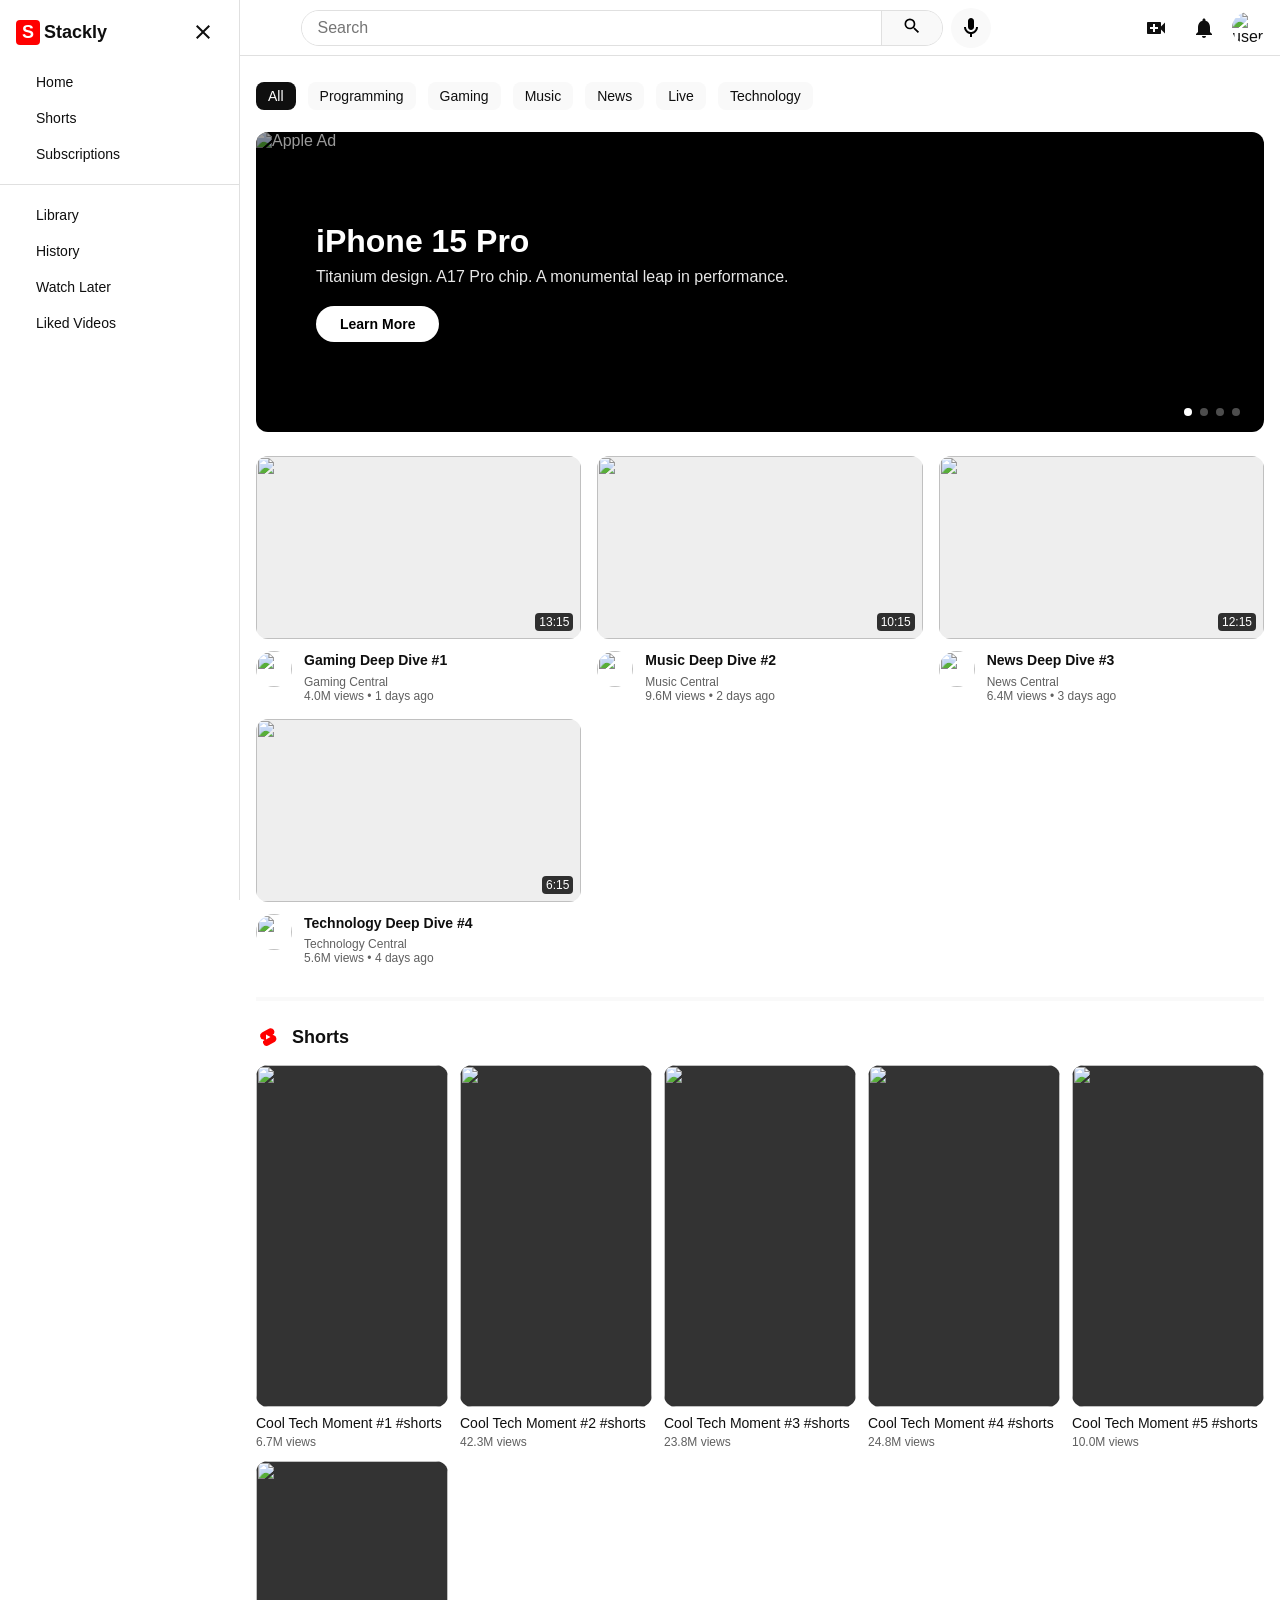
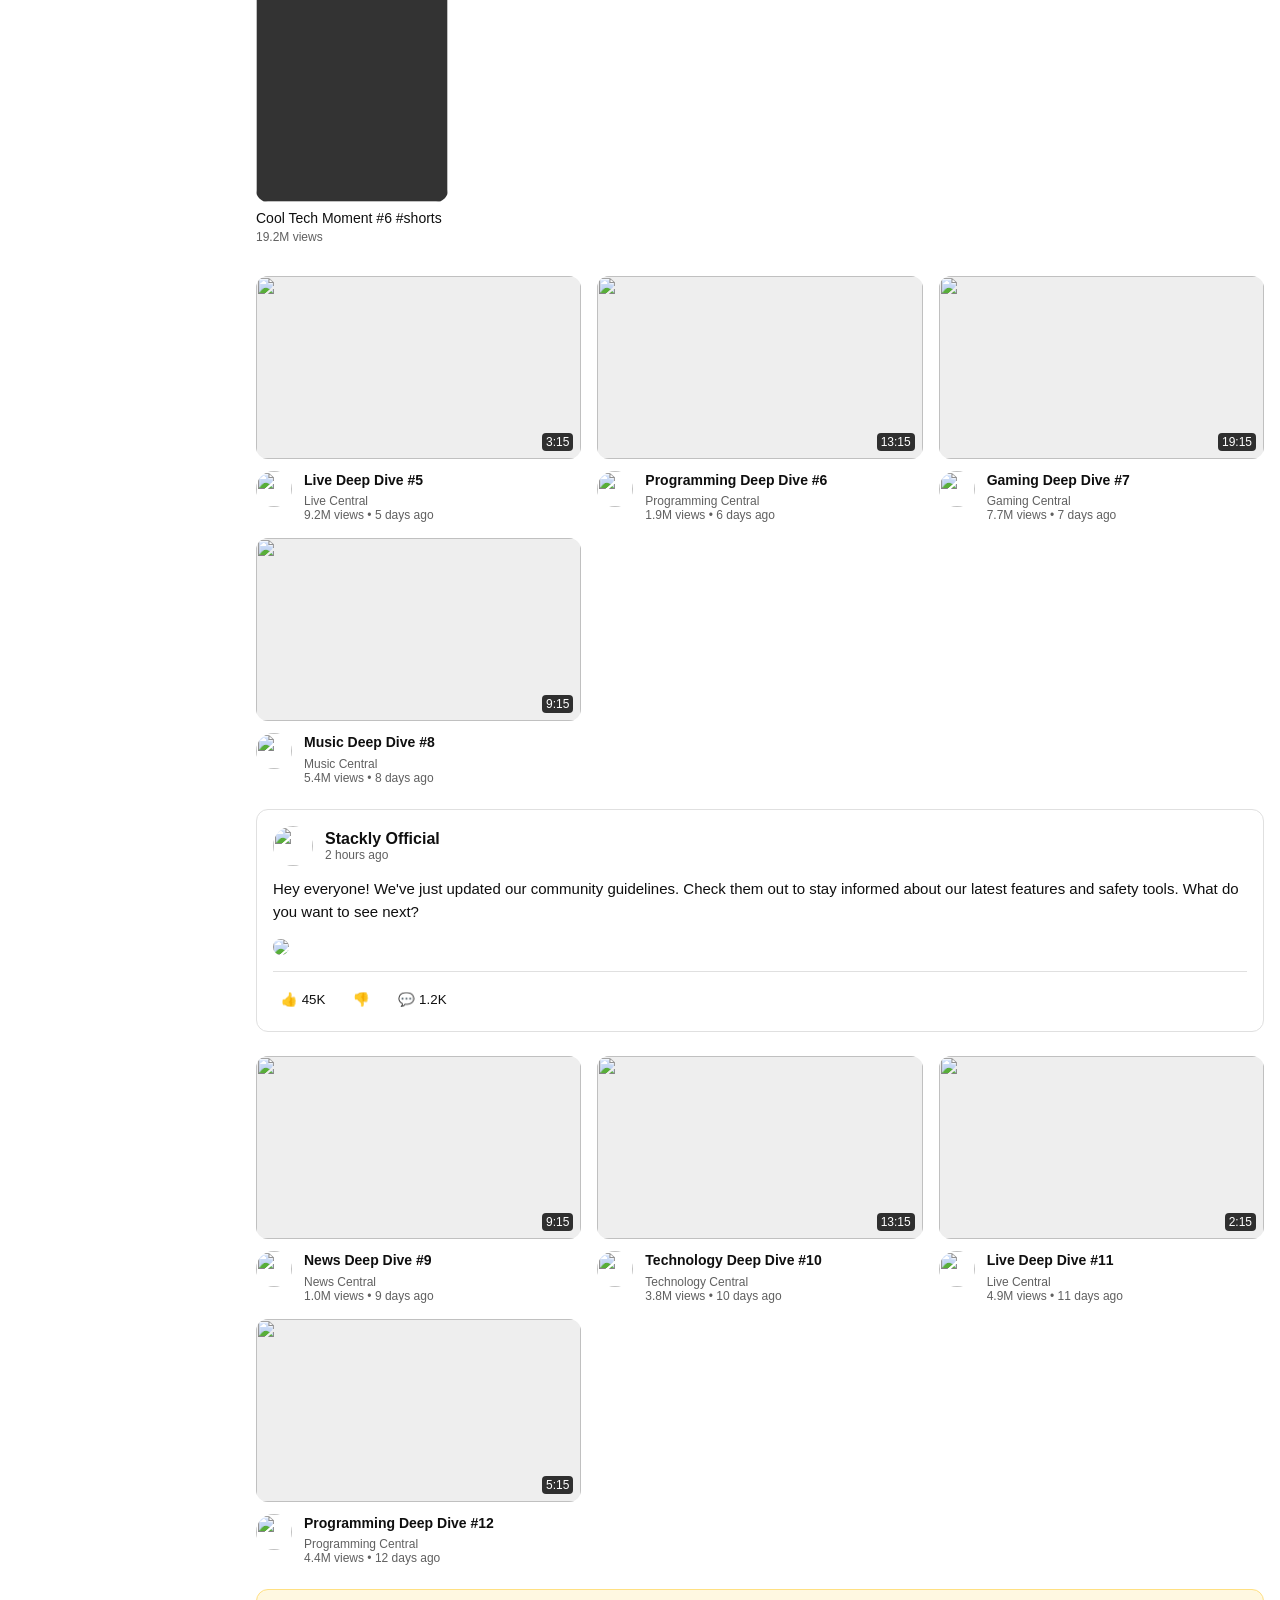
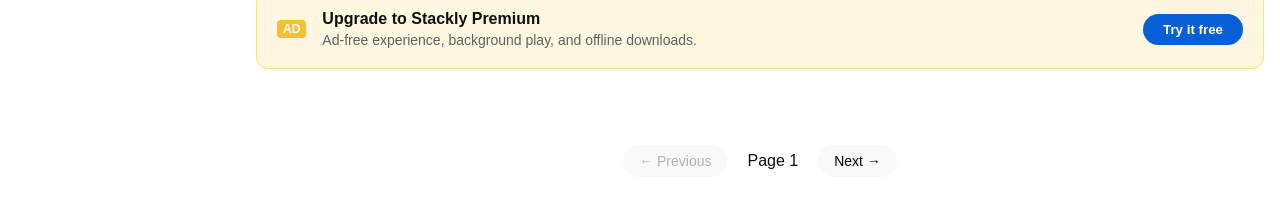
==== index.html @ 2e51d397 "Add files via upload" ====
<!doctype html>
<html lang="en">
  <head>
    <meta charset="UTF-8" />
    <meta name="viewport" content="width=device-width, initial-scale=1.0" />
    <title>Stackly - Share Your Code</title>
    <link rel="stylesheet" href="./home.css" />
    <style>
      :root {
        --primary-bg: #ffffff;
        --secondary-bg: #f9f9f9;
        --hover-bg: #e5e5e5;
        --border-color: #e0e0e0;
        --text-main: #0f0f0f;
        --text-secondary: #606060;
        --accent-blue: #065fd4;
        --yt-red: #ff0000;
        --sidebar-width: 240px;
        --navbar-height: 56px;
      }

      * {
        box-sizing: border-box;
        margin: 0;
        padding: 0;
        font-family: "Roboto", Arial, sans-serif;
      }

      body {
        background-color: var(--primary-bg);
        color: var(--text-main);
        overflow-x: hidden;
        width: 100vw;
      }

      /* Navbar */
      .navbar {
        position: fixed;
        top: 0;
        width: 100%;
        height: var(--navbar-height);
        background: var(--primary-bg);
        display: flex;
        justify-content: space-between;
        align-items: center;
        padding: 0 16px;
        z-index: 1000;
        border-bottom: 1px solid var(--border-color);
      }

      .nav-left,
      .nav-right {
        display: flex;
        align-items: center;
        gap: 8px;
      }

      .menu-icon,
      .icon-btn {
        background: none;
        border: none;
        cursor: pointer;
        padding: 8px;
        border-radius: 50%;
        display: flex;
        align-items: center;
        justify-content: center;
        color: var(--text-main);
        flex-shrink: 0;
      }

      .menu-icon:hover,
      .icon-btn:hover {
        background-color: var(--hover-bg);
      }

      .logo {
        font-weight: bold;
        font-size: 18px;
        display: flex;
        align-items: center;
        gap: 4px;
        color: var(--text-main);
        text-decoration: none;
        white-space: nowrap;
      }

      .logo span {
        background: var(--yt-red);
        color: white;
        padding: 2px 6px;
        border-radius: 4px;
      }

      .nav-center {
        flex: 0 1 720px;
        display: flex;
        align-items: center;
        padding: 0 15px;
        gap: 8px;
      }

      .search-container {
        display: flex;
        flex: 1;
        border: 1px solid var(--border-color);
        border-radius: 40px;
        overflow: hidden;
        background: white;
      }

      .search-container input {
        flex: 1;
        border: none;
        padding: 8px 16px;
        font-size: 16px;
        outline: none;
        width: 100%;
      }

      .search-btn {
        background: var(--secondary-bg);
        border: none;
        border-left: 1px solid var(--border-color);
        padding: 0 20px;
        cursor: pointer;
      }

      .mic-btn {
        background: var(--secondary-bg);
        border: none;
        width: 40px;
        height: 40px;
        border-radius: 50%;
        display: flex;
        align-items: center;
        justify-content: center;
        cursor: pointer;
      }

      .avatar {
        width: 32px;
        height: 32px;
        border-radius: 50%;
        cursor: pointer;
        overflow: hidden;
        flex-shrink: 0;
      }
      .avatar img {
        width: 100%;
        height: 100%;
        object-fit: cover;
      }

      /* Sidebar */
      .sidebar {
        position: fixed;
        left: -240px;
        top: 0;
        width: var(--sidebar-width);
        height: 100vh;
        background: var(--primary-bg);
        transition: 0.3s cubic-bezier(0.4, 0, 0.2, 1);
        z-index: 1001;
        overflow-y: auto;
        border-right: 1px solid var(--border-color);
      }

      .sidebar.active {
        left: 0;
      }

      .sidebar-header {
        display: flex;
        align-items: center;
        justify-content: space-between;
        padding: 12px 16px;
      }

      .sidebar-item {
        display: flex;
        align-items: center;
        padding: 10px 24px;
        gap: 24px;
        cursor: pointer;
        font-size: 14px;
        border-radius: 8px;
        margin: 0 12px;
        color: var(--text-main);
        text-decoration: none;
      }

      .sidebar-item:hover {
        background-color: var(--hover-bg);
      }
      .sidebar-item.active {
        background-color: var(--secondary-bg);
        font-weight: bold;
      }

      /* Main Wrapper */
      .main-wrapper {
        margin-top: var(--navbar-height);
        transition: margin-left 0.3s cubic-bezier(0.4, 0, 0.2, 1);
        padding: 16px;
        max-width: 100%;
        overflow-x: hidden;
      }

      @media (min-width: 1001px) {
        .main-wrapper.sidebar-open {
          margin-left: var(--sidebar-width);
        }
      }

      /* Hero Banner Styles */
      .hero-section {
        width: 100%;
        margin-bottom: 24px;
        position: relative;
        overflow: hidden;
        border-radius: 12px;
        background: #000;
        height: 300px;
      }

      .hero-slider {
        display: flex;
        transition: transform 0.5s ease-in-out;
        height: 100%;
      }

      .hero-slide {
        min-width: 100%;
        height: 100%;
        position: relative;
        display: flex;
        align-items: center;
        padding: 0 60px;
        color: white;
      }

      .hero-slide-bg {
        position: absolute;
        top: 0;
        left: 0;
        width: 100%;
        height: 100%;
        object-fit: cover;
        opacity: 0.6;
        z-index: 1;
      }

      .hero-content {
        position: relative;
        z-index: 2;
        max-width: 500px;
      }

      .hero-content h1 {
        font-size: 32px;
        margin-bottom: 8px;
      }

      .hero-content p {
        font-size: 16px;
        margin-bottom: 20px;
        opacity: 0.9;
      }

      .hero-cta {
        background: white;
        color: black;
        border: none;
        padding: 10px 24px;
        border-radius: 20px;
        font-weight: bold;
        cursor: pointer;
        font-size: 14px;
        transition: background 0.2s;
      }

      .hero-cta:hover {
        background: #eee;
      }

      .hero-controls {
        position: absolute;
        bottom: 16px;
        right: 24px;
        display: flex;
        gap: 8px;
        z-index: 3;
      }

      .hero-dot {
        width: 8px;
        height: 8px;
        border-radius: 50%;
        background: rgba(255, 255, 255, 0.3);
        cursor: pointer;
      }

      .hero-dot.active {
        background: white;
      }

      /* Sections */
      .page-section {
        display: none;
        width: 100%;
      }
      .page-section.active {
        display: block;
      }

      /* Chips */
      .chips-container {
        display: flex;
        gap: 12px;
        overflow-x: auto;
        white-space: nowrap;
        padding: 10px 0;
        scrollbar-width: none;
        margin-bottom: 12px;
      }
      .chip {
        padding: 6px 12px;
        background: var(--secondary-bg);
        border-radius: 8px;
        cursor: pointer;
        font-size: 14px;
      }
      .chip.active {
        background: var(--text-main);
        color: white;
      }

      /* Grid & Feed Elements */
      .video-grid {
        display: grid;
        grid-template-columns: repeat(auto-fill, minmax(280px, 1fr));
        gap: 16px;
        margin-bottom: 24px;
      }
      .video-card {
        cursor: pointer;
        transition: transform 0.2s;
      }
      .video-card:active {
        transform: scale(0.98);
      }
      .thumbnail-container {
        width: 100%;
        aspect-ratio: 16/9;
        background: #eee;
        border-radius: 12px;
        overflow: hidden;
        position: relative;
      }
      .thumbnail-container img {
        width: 100%;
        height: 100%;
        object-fit: cover;
      }
      .duration {
        position: absolute;
        bottom: 8px;
        right: 8px;
        background: rgba(0, 0, 0, 0.8);
        color: white;
        padding: 2px 4px;
        border-radius: 4px;
        font-size: 12px;
      }

      /* Shorts Shelf */
      .feed-divider {
        grid-column: 1 / -1;
        margin: 32px 0 16px;
        border-top: 4px solid var(--secondary-bg);
        padding-top: 24px;
      }
      .section-header {
        display: flex;
        align-items: center;
        gap: 12px;
        margin-bottom: 16px;
        font-size: 18px;
        font-weight: bold;
      }

      .shorts-shelf {
        display: grid;
        grid-template-columns: repeat(auto-fill, minmax(160px, 1fr));
        gap: 12px;
        grid-column: 1 / -1;
        margin-bottom: 32px;
      }
      .short-card {
        cursor: pointer;
      }
      .short-thumb {
        aspect-ratio: 9/16;
        border-radius: 12px;
        overflow: hidden;
        background: #333;
        position: relative;
      }
      .short-thumb img {
        width: 100%;
        height: 100%;
        object-fit: cover;
      }
      .short-title {
        font-size: 14px;
        margin-top: 8px;
        font-weight: 500;
        display: -webkit-box;
        -webkit-line-clamp: 2;
        -webkit-box-orient: vertical;
        overflow: hidden;
      }

      /* Community Post */
      .post-card {
        grid-column: 1 / -1;
        background: white;
        border: 1px solid var(--border-color);
        border-radius: 12px;
        padding: 16px;
        margin-bottom: 24px;
      }
      .post-header {
        display: flex;
        gap: 12px;
        align-items: center;
        margin-bottom: 12px;
      }
      .post-content {
        font-size: 15px;
        line-height: 1.5;
        margin-bottom: 16px;
      }
      .post-img {
        width: 100%;
        max-height: 400px;
        object-fit: cover;
        border-radius: 8px;
      }

      /* Sponsored Ad */
      .ad-banner {
        grid-column: 1 / -1;
        background: #fff8e1;
        border: 1px solid #ffe082;
        border-radius: 12px;
        padding: 20px;
        display: flex;
        justify-content: space-between;
        align-items: center;
        margin-bottom: 24px;
      }

      /* Watch Page */
      .watch-container {
        display: grid;
        grid-template-columns: 1fr;
        gap: 24px;
        max-width: 1200px;
        margin: 0 auto;
      }
      @media (min-width: 1000px) {
        .watch-container {
          grid-template-columns: 1fr 350px;
        }
      }
      .player-wrapper {
        width: 100%;
        aspect-ratio: 16/9;
        background: #000;
        border-radius: 12px;
        overflow: hidden;
      }
      .player-wrapper video {
        width: 100%;
        height: 100%;
      }

      .action-bar {
        display: flex;
        gap: 12px;
        margin-top: 12px;
        flex-wrap: wrap;
      }
      .action-btn {
        background: var(--secondary-bg);
        border: none;
        padding: 8px 16px;
        border-radius: 20px;
        cursor: pointer;
        font-size: 14px;
        display: flex;
        align-items: center;
        gap: 6px;
      }
      .action-btn.active {
        background: var(--accent-blue);
        color: white;
      }
      .subscribe-btn {
        background: var(--text-main);
        color: white;
        border: none;
        padding: 8px 20px;
        border-radius: 20px;
        font-weight: bold;
        cursor: pointer;
      }
      .subscribe-btn.subscribed {
        background: var(--hover-bg);
        color: var(--text-main);
      }

      /* UI Helpers */
      .pagination {
        display: flex;
        justify-content: center;
        align-items: center;
        gap: 20px;
        margin-top: 32px;
        padding: 20px;
      }
      #toast {
        position: fixed;
        bottom: 20px;
        left: 50%;
        transform: translateX(-50%);
        background: #333;
        color: white;
        padding: 12px 24px;
        border-radius: 8px;
        display: none;
        z-index: 2000;
      }
      .dropdown {
        position: absolute;
        top: 52px;
        right: 16px;
        background: white;
        box-shadow: 0 4px 20px rgba(0, 0, 0, 0.15);
        border-radius: 8px;
        width: 250px;
        display: none;
        z-index: 1001;
        padding: 8px 0;
      }
      .dropdown.active {
        display: block;
      }
      .dropdown-item {
        padding: 12px 16px;
        cursor: pointer;
      }
      .dropdown-item:hover {
        background: var(--hover-bg);
      }

      /* Mobile Overlay */
      #overlay {
        position: fixed;
        top: 0;
        left: 0;
        width: 100vw;
        height: 100vh;
        background: rgba(0, 0, 0, 0.5);
        z-index: 1000;
        display: none;
      }

      /* Responsive adjustments for Hero */
      @media (max-width: 600px) {
        .hero-section {
          height: 200px;
        }
        .hero-slide {
          padding: 0 30px;
        }
        .hero-content h1 {
          font-size: 20px;
        }
        .hero-content p {
          font-size: 13px;
          margin-bottom: 12px;
        }
      }
    </style>
  </head>
  <body>
    <div id="toast"></div>
    <div id="overlay"></div>

    <nav class="navbar">
      <div class="nav-left">
        <button class="menu-icon" id="toggleSidebar">
          <svg viewBox="0 0 24 24" width="24" height="24">
            <path
              fill="currentColor"
              d="M3 18h18v-2H3v2zm0-5h18v-2H3v2zm0-7v2h18V6H3z"
            />
          </svg>
        </button>
        <button
          class="icon-btn"
          id="backBtn"
          onclick="showPage('home')"
          style="display: none"
        >
          <svg viewBox="0 0 24 24" width="24" height="24">
            <path
              fill="currentColor"
              d="M20 11H7.83l5.59-5.59L12 4l-8 8 8 8 1.41-1.41L7.83 13H20v-2z"
            />
          </svg>
        </button>
        <a href="#" class="logo" onclick="showPage('home')"
          ><span>S</span> Stackly</a
        >
      </div>

      <div class="nav-center">
        <div class="search-container">
          <input
            type="text"
            placeholder="Search"
            id="searchInput"
            onkeyup="handleSearchInput(event)"
          />
          <button class="search-btn" id="searchBtn" onclick="performSearch()">
            <svg viewBox="0 0 24 24" width="20" height="20">
              <path
                fill="currentColor"
                d="M15.5 14h-.79l-.28-.27A6.471 6.471 0 0 0 16 9.5 6.5 6.5 0 1 0 9.5 16c1.61 0 3.09-.59 4.23-1.57l.27.28v.79l5 4.99L20.49 19l-4.99-5zm-6 0C7.01 14 5 11.99 5 9.5S7.01 5 9.5 5 14 7.01 14 9.5 11.99 14 9.5 14z"
              />
            </svg>
          </button>
        </div>
        <button
          class="mic-btn"
          onclick="showToast('Voice search activated...')"
        >
          <svg viewBox="0 0 24 24" width="24" height="24">
            <path
              fill="currentColor"
              d="M12 14c1.66 0 3-1.34 3-3V5c0-1.66-1.34-3-3-3S9 3.34 9 5v6c0 1.66 1.34 3 3 3z"
            />
            <path
              fill="currentColor"
              d="M17 11c0 2.76-2.24 5-5 5s-5-2.24-5-5H5c0 3.53 2.61 6.43 6 6.92V21h2v-3.08c3.39-.49 6-3.39 6-6.92h-2z"
            />
          </svg>
        </button>
      </div>

      <div class="nav-right">
        <button
          class="icon-btn"
          onclick="showToast('Select a video file to upload')"
        >
          <svg viewBox="0 0 24 24" width="24" height="24">
            <path
              fill="currentColor"
              d="M17 10.5V7c0-.55-.45-1-1-1H4c-.55 0-1 .45-1 1v10c0 .55.45 1 1 1h12c.55 0 1-.45 1-1v-3.5l4 4v-11l-4 4zM14 13h-3v3H9v-3H6v-2h3V8h2v3h3v2z"
            />
          </svg>
        </button>
        <button class="icon-btn" onclick="showToast('No new notifications')">
          <svg viewBox="0 0 24 24" width="24" height="24">
            <path
              fill="currentColor"
              d="M12 22c1.1 0 2-.9 2-2h-4c0 1.1.89 2 2 2zm6-6v-5c0-3.07-1.64-5.64-4.5-6.32V4c0-.83-.67-1.5-1.5-1.5s-1.5.67-1.5 1.5v.68C7.63 5.36 6 7.92 6 11v5l-2 2v1h16v-1l-2-2z"
            />
          </svg>
        </button>
        <div class="avatar" id="avatarBtn">
          <img src="https://i.pravatar.cc/150?u=me" alt="user" />
        </div>
      </div>

      <div class="dropdown" id="accountDropdown">
        <div class="dropdown-item" onclick="showPage('profile')">
          Your Channel
        </div>
        <div class="dropdown-item" onclick="showPage('settings')">Settings</div>
        <div class="dropdown-item" onclick="location.reload()">Sign Out</div>
      </div>
    </nav>

    <aside class="sidebar" id="sidebar">
      <div class="sidebar-header">
        <div class="logo"><span>S</span> Stackly</div>
        <button class="icon-btn" id="closeSidebar">
          <svg viewBox="0 0 24 24" width="24" height="24">
            <path
              fill="currentColor"
              d="M19 6.41L17.59 5 12 10.59 6.41 5 5 6.41 10.59 12 5 17.59 6.41 19 12 13.41 17.59 19 19 17.59 13.41 12 19 6.41z"
            />
          </svg>
        </button>
      </div>

      <div class="sidebar-item" onclick="showPage('home')">Home</div>
      <div class="sidebar-item" onclick="showPage('shorts')">Shorts</div>
      <div class="sidebar-item" onclick="showPage('subs')">Subscriptions</div>
      <div
        style="height: 1px; background: var(--border-color); margin: 12px 0"
      ></div>
      <div class="sidebar-item" onclick="showPage('library')">Library</div>
      <div class="sidebar-item" onclick="showPage('history')">History</div>
      <div class="sidebar-item" onclick="showPage('watchlater')">
        Watch Later
      </div>
      <div class="sidebar-item" onclick="showPage('liked')">Liked Videos</div>
    </aside>

    <main class="main-wrapper" id="mainWrapper">
      <!-- Homepage -->
      <div id="homeSection" class="page-section active">
        <div class="chips-container" id="chips">
          <div class="chip active">All</div>
          <div class="chip">Programming</div>
          <div class="chip">Gaming</div>
          <div class="chip">Music</div>
          <div class="chip">News</div>
          <div class="chip">Live</div>
          <div class="chip">Technology</div>
        </div>

        <!-- HERO BANNER SECTION -->
        <section class="hero-section" id="heroBanner">
          <div class="hero-slider" id="heroSlider">
            <!-- Slide 1: Apple -->
            <div class="hero-slide">
              <img
                src="https://picsum.photos/seed/apple_banner/1200/400"
                class="hero-slide-bg"
                alt="Apple Ad"
              />
              <div class="hero-content">
                <h1>iPhone 15 Pro</h1>
                <p>
                  Titanium design. A17 Pro chip. A monumental leap in
                  performance.
                </p>
                <button
                  class="hero-cta"
                  onclick="showToast('Opening Apple Store...')"
                >
                  Learn More
                </button>
              </div>
            </div>
            <!-- Slide 2: Samsung -->
            <div class="hero-slide">
              <img
                src="https://picsum.photos/seed/samsung_banner/1200/400"
                class="hero-slide-bg"
                alt="Samsung Ad"
              />
              <div class="hero-content">
                <h1>Galaxy S24 Ultra</h1>
                <p>
                  Welcome to the era of mobile AI. Create more, search faster,
                  and do it all with ease.
                </p>
                <button
                  class="hero-cta"
                  onclick="showToast('Opening Samsung Store...')"
                >
                  Buy Now
                </button>
              </div>
            </div>
            <!-- Slide 3: Nike -->
            <div class="hero-slide">
              <img
                src="https://picsum.photos/seed/nike_banner/1200/400"
                class="hero-slide-bg"
                alt="Nike Ad"
              />
              <div class="hero-content">
                <h1>Air Max Dn</h1>
                <p>
                  Feel the Unreal. The next generation of Air technology is
                  here.
                </p>
                <button
                  class="hero-cta"
                  onclick="showToast('Opening Nike Store...')"
                >
                  Shop Collection
                </button>
              </div>
            </div>
            <!-- Slide 4: Amazon -->
            <div class="hero-slide">
              <img
                src="https://picsum.photos/seed/amazon_banner/1200/400"
                class="hero-slide-bg"
                alt="Amazon Ad"
              />
              <div class="hero-content">
                <h1>Prime Day is Coming</h1>
                <p>
                  Get ready for two days of epic deals. Exclusive offers for
                  Prime members.
                </p>
                <button
                  class="hero-cta"
                  onclick="showToast('Opening Amazon...')"
                >
                  Set Reminder
                </button>
              </div>
            </div>
          </div>
          <div class="hero-controls" id="heroDots">
            <div class="hero-dot active" data-index="0"></div>
            <div class="hero-dot" data-index="1"></div>
            <div class="hero-dot" data-index="2"></div>
            <div class="hero-dot" data-index="3"></div>
          </div>
        </section>

        <div id="homeFeed">
          <!-- Video grid and special content will be injected here -->
        </div>
        <div id="shortsPlayerPage" class="shorts-player-container">
          <button class="close-shorts" onclick="closeShorts()">✕</button>

          <button class="short-nav-btn short-nav-prev" onclick="navShort(-1)">
            ▲
          </button>
          <button class="short-nav-btn short-nav-next" onclick="navShort(1)">
            ▼
          </button>

          <div class="short-video-wrapper">
            <video id="shortVideoPlayer" loop playsinline></video>

            <div class="short-actions">
              <button class="short-action-btn" onclick="showToast('Liked!')">
                ❤️
              </button>
              <div
                style="
                  font-size: 12px;
                  color: white;
                  margin-top: -15px;
                  margin-bottom: 10px;
                "
              >
                Likes
              </div>
              <button class="short-action-btn" onclick="showToast('Shared!')">
                ↗️
              </button>
              <div
                style="
                  font-size: 12px;
                  color: white;
                  margin-top: -15px;
                  margin-bottom: 10px;
                "
              >
                Share
              </div>
              <button
                class="short-action-btn"
                onclick="showToast('Subscribed!')"
              >
                👤+
              </button>
            </div>

            <div class="short-overlay">
              <div
                style="
                  display: flex;
                  align-items: center;
                  gap: 10px;
                  margin-bottom: 10px;
                "
              >
                <img
                  id="shortAvatar"
                  src=""
                  style="
                    width: 36px;
                    height: 36px;
                    border-radius: 50%;
                    border: 2px solid white;
                  "
                />
                <span id="shortChannel" style="font-weight: bold"></span>
              </div>
              <div
                id="shortTitle"
                style="font-size: 14px; margin-bottom: 10px"
              ></div>
            </div>
          </div>
        </div>
        <div class="pagination" id="paginationControls">
          <button class="action-btn" id="prevBtn" onclick="changePage(-1)">
            ← Previous
          </button>
          <span id="pageInfo">Page 1</span>
          <button class="action-btn" id="nextBtn" onclick="changePage(1)">
            Next →
          </button>
        </div>
      </div>

      <!-- Watch Page -->
      <div id="watchSection" class="page-section">
        <div class="watch-container">
          <div class="video-main">
            <div class="player-wrapper">
              <video id="mainVideo" controls autoplay></video>
            </div>
            <h2 id="watchTitle" style="margin-top: 16px"></h2>
            <div class="action-bar">
              <button class="action-btn" onclick="toggleBtn(this)">Like</button>
              <button
                class="action-btn"
                onclick="showToast('Link copied to clipboard')"
              >
                Share
              </button>
              <button class="action-btn" id="downloadBtn">Download</button>
              <button
                class="action-btn"
                onclick="showToast('Added to playlist')"
              >
                Save
              </button>
            </div>
            <div
              style="
                display: flex;
                align-items: center;
                gap: 16px;
                margin-top: 24px;
                padding-top: 24px;
                border-top: 1px solid var(--border-color);
              "
            >
              <div class="avatar" style="width: 48px; height: 48px">
                <img id="watchAvatar" src="" />
              </div>
              <div style="flex: 1">
                <h4 id="watchChannel"></h4>
                <p style="color: var(--text-secondary); font-size: 12px">
                  1.2M subscribers
                </p>
              </div>
              <button class="subscribe-btn" onclick="toggleSub(this)">
                Subscribe
              </button>
            </div>
          </div>
          <div class="video-side">
            <h4 style="margin-bottom: 12px">Related Videos</h4>
            <div id="relatedGrid"></div>
          </div>
        </div>
      </div>

      <div
        id="genericSection"
        class="page-section"
        style="text-align: center; padding: 100px 20px"
      >
        <h1 id="genericTitle">Page</h1>
        <p style="color: var(--text-secondary); margin-top: 12px">
          This is a demonstration page for Stackly.
        </p>
        <button
          class="action-btn"
          onclick="showPage('home')"
          style="margin-top: 20px; display: inline-block"
        >
          Back Home
        </button>
      </div>
    </main>

    <script>
      // Dataset
      const videoData = [];
      const categories = [
        "Programming",
        "Gaming",
        "Music",
        "News",
        "Technology",
        "Live",
      ];
      for (let i = 1; i <= 64; i++) {
        const cat = categories[i % categories.length];
        videoData.push({
          id: i,
          title: `${cat} Deep Dive #${i}`,
          channel: `${cat} Central`,
          views: `${(Math.random() * 10).toFixed(1)}M`,
          time: `${i} days ago`,
          duration: `${Math.floor(Math.random() * 20) + 2}:15`,
          category: cat,
          thumbnail: `https://picsum.photos/seed/stack${i}/400/225`,
          avatar: `https://i.pravatar.cc/150?u=chan${i % 10}`,
          videoUrl: "https://www.w3schools.com/html/mov_bbb.mp4",
        });
      }

      let currentCategory = "All";
      let currentVideos = [...videoData];
      let page = 0;
      const perPage = 12;
      let currentPageId = "home";

      // Hero Slider Logic
      let currentSlide = 0;
      const totalSlides = 4;
      const heroSlider = document.getElementById("heroSlider");
      const dots = document.querySelectorAll(".hero-dot");

      function goToSlide(index) {
        currentSlide = index;
        heroSlider.style.transform = `translateX(-${currentSlide * 100}%)`;
        dots.forEach((dot) => dot.classList.remove("active"));
        dots[currentSlide].classList.add("active");
      }

      function nextSlide() {
        currentSlide = (currentSlide + 1) % totalSlides;
        goToSlide(currentSlide);
      }

      // Auto slide every 5 seconds
      let slideInterval = setInterval(nextSlide, 5000);

      dots.forEach((dot) => {
        dot.onclick = () => {
          clearInterval(slideInterval);
          goToSlide(parseInt(dot.dataset.index));
          slideInterval = setInterval(nextSlide, 5000);
        };
      });

      function showToast(msg) {
        const t = document.getElementById("toast");
        t.innerText = msg;
        t.style.display = "block";
        setTimeout(() => (t.style.display = "none"), 2500);
      }

      // Home Feed Components
      function getShortsShelf() {
        let html = `
                <div class="feed-divider">
                    <div class="section-header">
                        <svg viewBox="0 0 24 24" width="24" height="24" style="color:red"><path fill="currentColor" d="M17.77 10.32l-1.2-.5L18 8.82a3.74 3.74 0 00-3.5-5.5 3.75 3.75 0 00-2.14.67L6 7.45a3.75 3.75 0 001.3 7l1.2.5L7 16.18a3.75 3.75 0 005.64 4.14l6.36-3.46a3.75 3.75 0 00-1.23-6.54zM10 14.5v-5l4.5 2.5-4.5 2.5z"/></svg>
                        Shorts
                    </div>
                    <div class="shorts-shelf">`;
        for (let i = 0; i < 6; i++) {
          html += `
                    <div class="short-card" onclick="showPage('shorts')">
                        <div class="short-thumb"><img src="https://picsum.photos/seed/short${i + page * 10}/200/350"></div>
                        <div class="short-title">Viral Moment #${i + 1} - You won't believe this!</div>
                        <div style="font-size:12px; color:var(--text-secondary); margin-top:4px">12M views</div>
                    </div>`;
        }
        html += `</div></div>`;
        return html;
      }

      function getCommunityPost() {
        return `
                <div class="post-card">
                    <div class="post-header">
                        <img src="https://i.pravatar.cc/150?u=admin" style="width:40px; height:40px; border-radius:50%">
                        <div>
                            <div style="font-weight:bold">Stackly Official</div>
                            <div style="font-size:12px; color:var(--text-secondary)">2 hours ago</div>
                        </div>
                    </div>
                    <div class="post-content">
                        Hey everyone! We've just updated our community guidelines. Check them out to stay informed about our latest features and safety tools. What do you want to see next?
                    </div>
                    <img class="post-img" src="https://picsum.photos/seed/post/800/400">
                    <div class="action-bar" style="border-top: 1px solid var(--border-color); padding-top:12px; margin-top:12px;">
                        <button class="icon-btn" onclick="showToast('Liked post')">👍 45K</button>
                        <button class="icon-btn" onclick="showToast('Disliked post')">👎</button>
                        <button class="icon-btn" onclick="showToast('Open comments')">💬 1.2K</button>
                    </div>
                </div>
            `;
      }

      function getAdBanner() {
        return `
                <div class="ad-banner">
                    <div style="display:flex; gap:16px; align-items:center;">
                        <div style="background:#fbc02d; color:white; padding:2px 6px; border-radius:4px; font-weight:bold; font-size:12px;">AD</div>
                        <div>
                            <h4 style="margin-bottom:4px">Upgrade to Stackly Premium</h4>
                            <p style="font-size:14px; color:var(--text-secondary)">Ad-free experience, background play, and offline downloads.</p>
                        </div>
                    </div>
                    <button class="subscribe-btn" style="background:#065fd4">Try it free</button>
                </div>
            `;
      }

      function renderHome() {
        const feed = document.getElementById("homeFeed");
        const start = page * perPage;
        const end = start + perPage;
        const paginated = currentVideos.slice(start, end);

        let html = '<div class="video-grid">';

        paginated.forEach((v, idx) => {
          // Main video grid
          html += `
                    <div class="video-card" onclick="openWatch(${v.id})">
                        <div class="thumbnail-container">
                            <img src="${v.thumbnail}">
                            <div class="duration">${v.duration}</div>
                        </div>
                        <div style="display:flex; gap:12px; margin-top:12px;">
                            <img src="${v.avatar}" style="width:36px; height:36px; border-radius:50%; flex-shrink:0;">
                            <div>
                                <h3 style="font-size:14px; margin-bottom:4px; line-height:1.4">${v.title}</h3>
                                <p style="font-size:12px; color:var(--text-secondary)">${v.channel}</p>
                                <p style="font-size:12px; color:var(--text-secondary)">${v.views} views • ${v.time}</p>
                            </div>
                        </div>
                    </div>
                `;

          // Interspersed content
          if (currentCategory === "All") {
            if (idx === 3)
              html += "</div>" + getShortsShelf() + '<div class="video-grid">';
            if (idx === 7)
              html +=
                "</div>" + getCommunityPost() + '<div class="video-grid">';
            if (idx === 11)
              html += "</div>" + getAdBanner() + '<div class="video-grid">';
          }
        });

        html += "</div>";
        feed.innerHTML = html;

        document.getElementById("pageInfo").innerText = `Page ${page + 1}`;
        document.getElementById("prevBtn").disabled = page === 0;
        document.getElementById("nextBtn").disabled =
          end >= currentVideos.length;
      }

      function changePage(dir) {
        page += dir;
        renderHome();
        window.scrollTo(0, 0);
      }

      function handleSearchInput(event) {
        if (event.key === "Enter") performSearch();
      }

      function performSearch() {
        const query = document
          .getElementById("searchInput")
          .value.toLowerCase()
          .trim();
        currentVideos = videoData.filter(
          (v) =>
            v.title.toLowerCase().includes(query) ||
            v.channel.toLowerCase().includes(query),
        );
        page = 0;
        showPage("home");
      }

      function openWatch(id) {
        const v = videoData.find((x) => x.id === id);
        showPage("watch");
        const vid = document.getElementById("mainVideo");
        vid.src = v.videoUrl;
        document.getElementById("watchTitle").innerText = v.title;
        document.getElementById("watchChannel").innerText = v.channel;
        document.getElementById("watchAvatar").src = v.avatar;

        const related = videoData.filter((x) => x.id !== v.id).slice(0, 10);
        const relGrid = document.getElementById("relatedGrid");
        relGrid.innerHTML = related
          .map(
            (rv) => `
                <div style="display:flex; gap:8px; margin-bottom:12px; cursor:pointer" onclick="openWatch(${rv.id})">
                    <img src="${rv.thumbnail}" style="width:140px; border-radius:8px">
                    <div>
                        <h4 style="font-size:13px; margin-bottom:4px; line-height:1.2">${rv.title}</h4>
                        <p style="font-size:11px; color:var(--text-secondary)">${rv.channel}</p>
                        <p style="font-size:11px; color:var(--text-secondary)">${rv.views} views</p>
                    </div>
                </div>
            `,
          )
          .join("");
      }

      function showPage(id) {
        if (currentPageId === "watch" && id !== "watch") {
          const vid = document.getElementById("mainVideo");
          vid.pause();
          vid.src = "";
        }

        document
          .querySelectorAll(".page-section")
          .forEach((s) => s.classList.remove("active"));
        document.getElementById("backBtn").style.display =
          id === "home" ? "none" : "flex";

        const target = document.getElementById(id + "Section");
        if (target) target.classList.add("active");
        else {
          document.getElementById("genericSection").classList.add("active");
          document.getElementById("genericTitle").innerText =
            id.charAt(0).toUpperCase() + id.slice(1);
        }

        currentPageId = id;

        // Only show Hero on Home page, hide on search/category filter if not "All"
        if (id === "home" && currentCategory === "All") {
          document.getElementById("heroBanner").style.display = "block";
        } else {
          document.getElementById("heroBanner").style.display = "none";
        }

        if (id === "home") renderHome();
        document.getElementById("accountDropdown").classList.remove("active");

        if (window.innerWidth <= 1000) {
          closeSidebarFunc();
        }

        window.scrollTo(0, 0);
      }

      function toggleBtn(btn) {
        btn.classList.toggle("active");
      }
      function toggleSub(btn) {
        btn.classList.toggle("subscribed");
        btn.innerText = btn.classList.contains("subscribed")
          ? "Subscribed"
          : "Subscribe";
      }

      // Sidebar logic
      const sidebar = document.getElementById("sidebar");
      const wrapper = document.getElementById("mainWrapper");
      const overlay = document.getElementById("overlay");

      function openSidebarFunc() {
        sidebar.classList.add("active");
        if (window.innerWidth > 1000) {
          wrapper.classList.add("sidebar-open");
        } else {
          overlay.style.display = "block";
        }
      }

      function closeSidebarFunc() {
        sidebar.classList.remove("active");
        wrapper.classList.remove("sidebar-open");
        overlay.style.display = "none";
      }

      function toggleSidebarFunc() {
        if (sidebar.classList.contains("active")) {
          closeSidebarFunc();
        } else {
          openSidebarFunc();
        }
      }

      document.getElementById("toggleSidebar").onclick = (e) => {
        e.stopPropagation();
        toggleSidebarFunc();
      };

      document.getElementById("closeSidebar").onclick = closeSidebarFunc;
      overlay.onclick = closeSidebarFunc;

      document.getElementById("avatarBtn").onclick = (e) => {
        e.stopPropagation();
        document.getElementById("accountDropdown").classList.toggle("active");
      };

      document.getElementById("chips").onclick = (e) => {
        if (!e.target.classList.contains("chip")) return;
        document
          .querySelectorAll(".chip")
          .forEach((c) => c.classList.remove("active"));
        e.target.classList.add("active");
        currentCategory = e.target.innerText;

        // Hide hero banner if category is not "All"
        document.getElementById("heroBanner").style.display =
          currentCategory === "All" ? "block" : "none";

        currentVideos =
          currentCategory === "All"
            ? [...videoData]
            : videoData.filter((v) => v.category === currentCategory);
        page = 0;
        renderHome();
      };

      window.onclick = () =>
        document.getElementById("accountDropdown").classList.remove("active");

      window.onload = () => {
        renderHome();
        if (window.innerWidth > 1000) {
          openSidebarFunc();
        }
      };

      window.onresize = () => {
        if (window.innerWidth > 1000 && sidebar.classList.contains("active")) {
          wrapper.classList.add("sidebar-open");
          overlay.style.display = "none";
        } else {
          wrapper.classList.remove("sidebar-open");
        }
      };
    </script>
    <script src="./home.js"></script>
  </body>
</html>
---- home.css ----
/* New Styles for Shorts Player */
.shorts-player-container {
  position: fixed;
  top: 0;
  left: 0;
  width: 100%;
  height: 100vh;
  background: #000;
  display: none;
  flex-direction: column;
  align-items: center;
  justify-content: center;
  z-index: 2000;
}

.shorts-player-container.active {
  display: flex;
}

.short-video-wrapper {
  position: relative;
  height: 90vh;
  aspect-ratio: 9/16;
  background: #1a1a1a;
  border-radius: 12px;
  overflow: hidden;
  box-shadow: 0 0 50px rgba(0, 0, 0, 0.5);
}

.short-video-wrapper video {
  width: 100%;
  height: 100%;
  object-fit: cover;
}

.short-overlay {
  position: absolute;
  bottom: 0;
  left: 0;
  width: 100%;
  padding: 20px;
  background: linear-gradient(transparent, rgba(0, 0, 0, 0.8));
  color: white;
  pointer-events: none;
}

.short-overlay * {
  pointer-events: auto;
}

.short-actions {
  position: absolute;
  right: 15px;
  bottom: 100px;
  display: flex;
  flex-direction: column;
  gap: 20px;
  align-items: center;
}

.short-action-btn {
  background: rgba(255, 255, 255, 0.1);
  border: none;
  color: white;
  width: 50px;
  height: 50px;
  border-radius: 50%;
  cursor: pointer;
  display: flex;
  align-items: center;
  justify-content: center;
  font-size: 20px;
  transition: background 0.2s;
}

.short-action-btn:hover {
  background: rgba(255, 255, 255, 0.2);
}

.short-nav-btn {
  position: absolute;
  top: 50%;
  transform: translateY(-50%);
  background: rgba(255, 255, 255, 0.2);
  color: white;
  border: none;
  padding: 20px 10px;
  cursor: pointer;
  border-radius: 5px;
  z-index: 2001;
}

.short-nav-prev {
  left: 20px;
}
.short-nav-next {
  right: 20px;
}

.close-shorts {
  position: absolute;
  top: 20px;
  left: 20px;
  background: none;
  border: none;
  color: white;
  font-size: 30px;
  cursor: pointer;
  z-index: 2002;
}

/* Mobile Adjustments */
@media (max-width: 600px) {
  .short-video-wrapper {
    width: 100%;
    height: 100vh;
    border-radius: 0;
  }
  .short-nav-btn {
    display: none;
  }
}
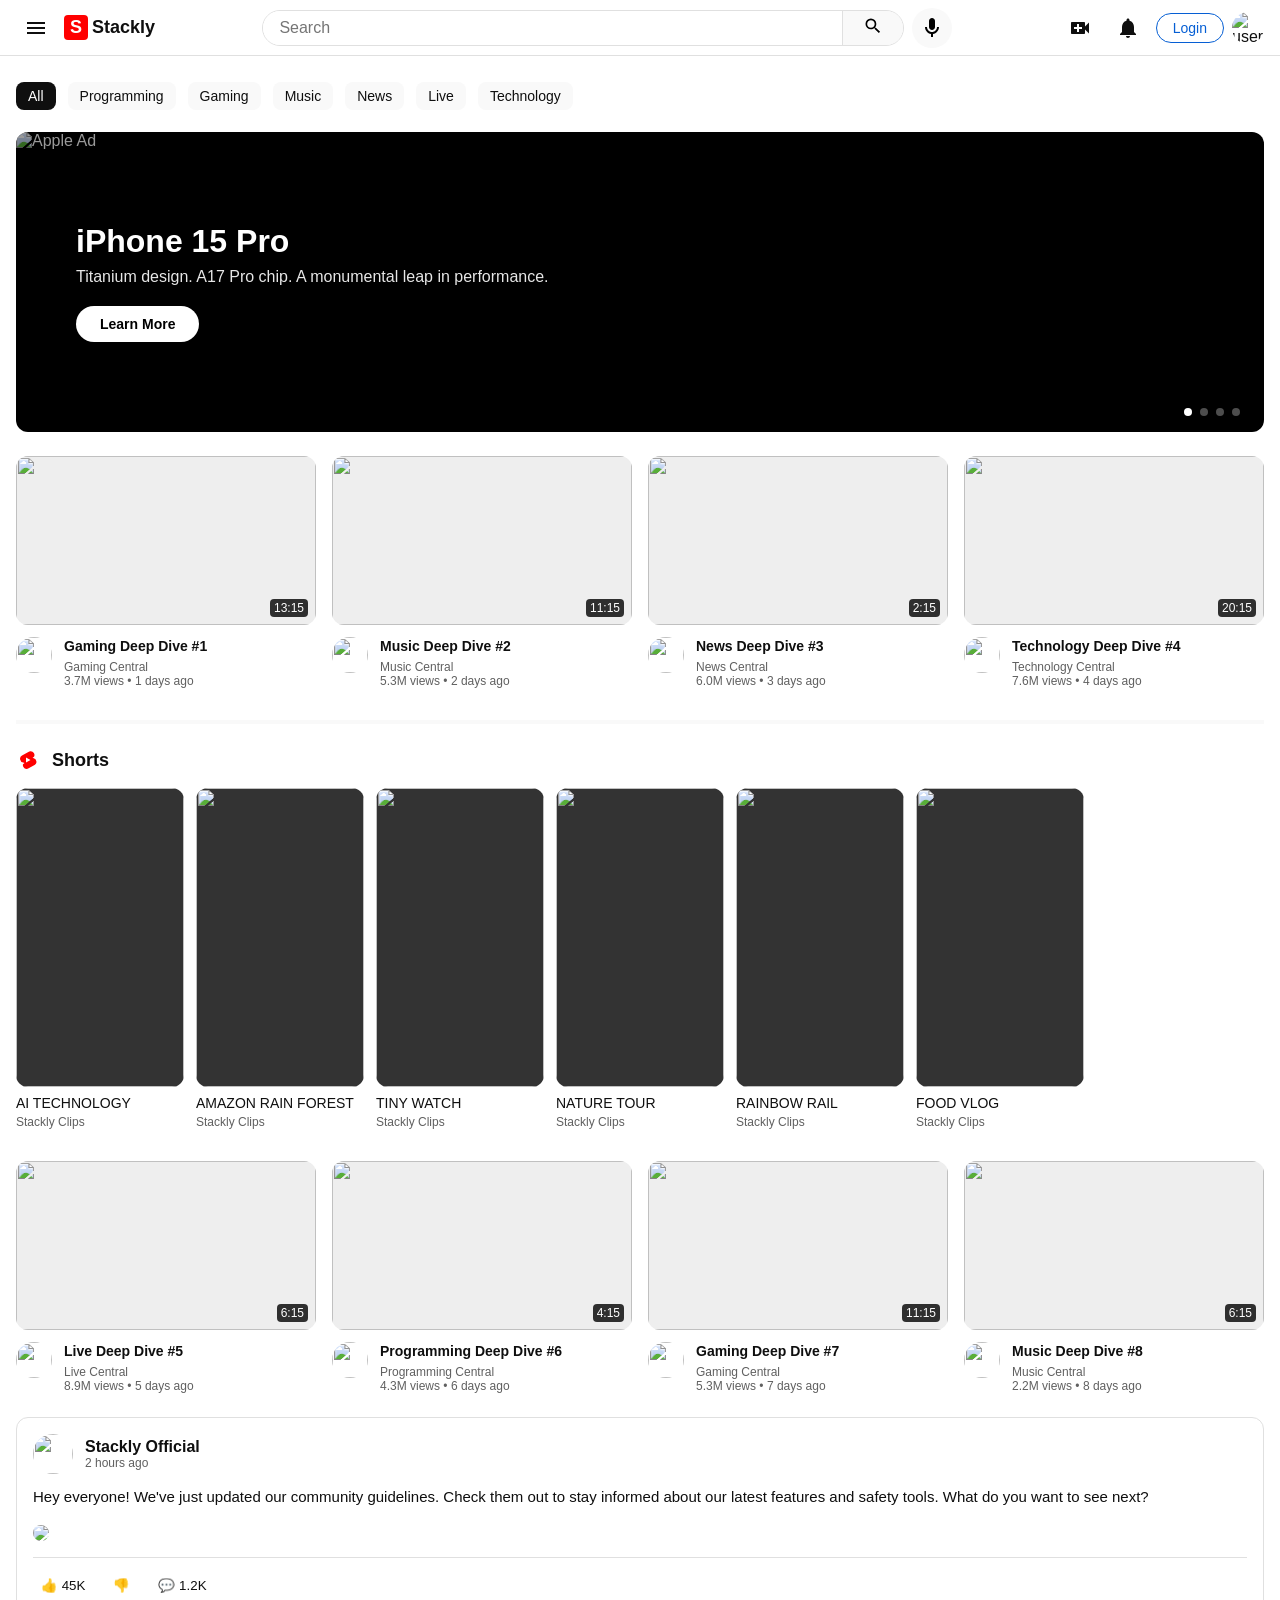
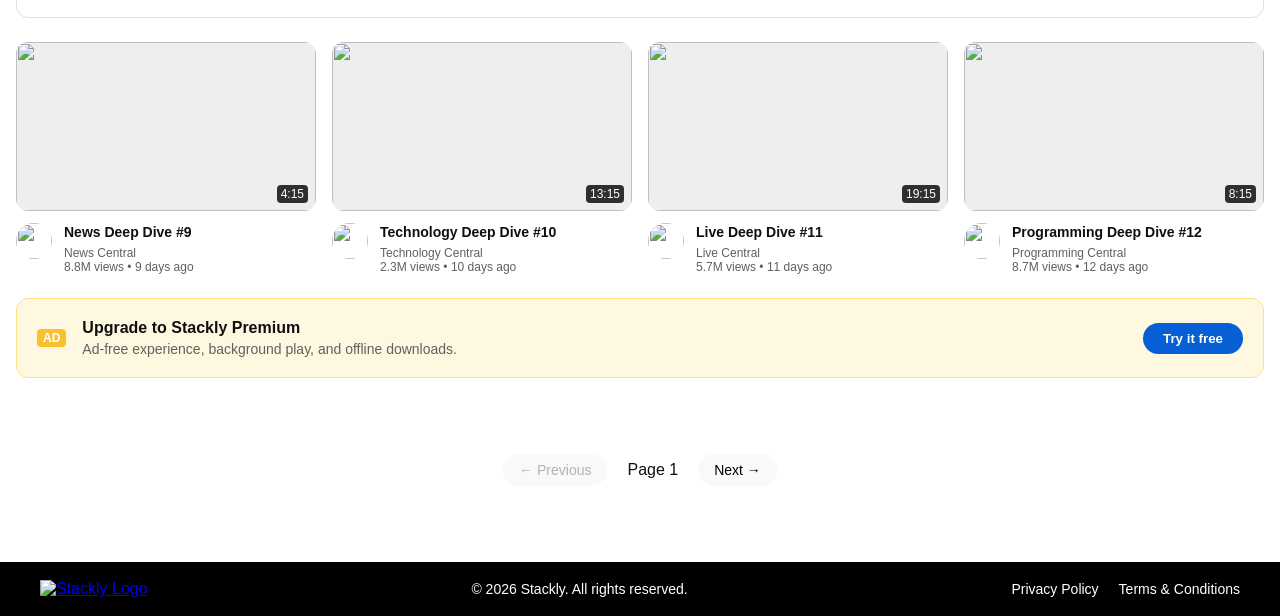
==== commit 2e9e8306: "Add files via upload" ====
--- a/index.html
+++ b/index.html
@@ -18,14 +18,17 @@
         --sidebar-width: 240px;
         --navbar-height: 56px;
       }
-
       * {
         box-sizing: border-box;
         margin: 0;
         padding: 0;
         font-family: "Roboto", Arial, sans-serif;
       }
-
+      html,
+      body {
+        max-width: 100%;
+        overflow-x: hidden;
+      }
       body {
         background-color: var(--primary-bg);
         color: var(--text-main);
@@ -54,7 +57,12 @@
         align-items: center;
         gap: 8px;
       }
-
+      .nav-right {
+        display: flex;
+        align-items: center;
+        gap: 8px;
+        flex-shrink: 0;
+      }
       .menu-icon,
       .icon-btn {
         background: none;
@@ -137,7 +145,51 @@
         justify-content: center;
         cursor: pointer;
       }
-
+      .login-btn {
+        border: 1px solid var(--accent-blue);
+        color: var(--accent-blue);
+        background: white;
+        padding: 6px 16px;
+        border-radius: 20px;
+        font-size: 14px;
+        font-weight: 500;
+        cursor: pointer;
+        transition: 0.2s;
+      }
+      .login-btn {
+        white-space: nowrap;
+      }
+      .login-btn:hover {
+        background: var(--accent-blue);
+        color: white;
+      }
+      @media (max-width: 600px) {
+        .login-btn {
+          padding: 6px 10px;
+          font-size: 12px;
+        }
+
+        .nav-right {
+          gap: 4px;
+        }
+      }
+      @media (max-width: 768px) {
+        /* hide big search bar */
+        .nav-center {
+          display: none;
+        }
+
+        /* keep right items visible */
+        .nav-right {
+          gap: 6px;
+        }
+
+        /* smaller login button */
+        .login-btn {
+          padding: 5px 10px;
+          font-size: 12px;
+        }
+      }
       .avatar {
         width: 32px;
         height: 32px;
@@ -375,6 +427,55 @@
       }
 
       /* Shorts Shelf */
+      .close-shorts {
+        position: fixed;
+        top: 20px;
+        right: 20px;
+        background: rgba(0, 0, 0, 0.6);
+        color: white;
+        border: none;
+        font-size: 24px;
+        cursor: pointer;
+        z-index: 3000;
+        padding: 6px 12px;
+        border-radius: 6px;
+      }
+
+      .short-overlay {
+        position: absolute;
+        bottom: 40px;
+        left: 20px;
+        color: white;
+        max-width: 70%;
+      }
+      .shorts-player-container {
+        position: fixed;
+        top: 0;
+        left: 0;
+        width: 100%;
+        height: 100vh;
+        background: black;
+        overflow-y: scroll;
+        scroll-snap-type: y mandatory;
+        display: none;
+        z-index: 2000;
+      }
+
+      .short-slide {
+        height: 100vh;
+        scroll-snap-align: start;
+        display: flex;
+        align-items: center;
+        justify-content: center;
+        position: relative;
+      }
+
+      .short-slide video {
+        height: 100%;
+        width: auto;
+        max-width: 100%;
+        object-fit: cover;
+      }
       .feed-divider {
         grid-column: 1 / -1;
         margin: 32px 0 16px;
@@ -592,6 +693,75 @@
         .hero-content p {
           font-size: 13px;
           margin-bottom: 12px;
+        }
+      }
+      @media (max-width: 768px) {
+        .upload-btn,
+        .bell-btn {
+          display: none;
+        }
+      }
+      /* ===== STACKLY FOOTER ===== */
+
+      .footer {
+        background: #000;
+        color: #fff;
+        padding: 18px 40px;
+        margin-top: 40px;
+      }
+
+      .footer-container {
+        max-width: 1200px;
+        margin: auto;
+        display: flex;
+        align-items: center;
+        justify-content: space-between;
+      }
+
+      /* Logo */
+
+      .footer-logo {
+        height: 50px;
+      }
+
+      /* Center Copyright */
+
+      .footer-center {
+        text-align: center;
+        font-size: 14px;
+      }
+
+      /* Right Links */
+
+      .footer-right {
+        display: flex;
+        gap: 20px;
+      }
+
+      .footer-right a {
+        color: #fff;
+        text-decoration: none;
+        font-size: 14px;
+      }
+
+      .footer-right a:hover {
+        text-decoration: underline;
+      }
+
+      /* Mobile */
+
+      @media (max-width: 768px) {
+        .footer-container {
+          flex-direction: column;
+          gap: 10px;
+        }
+
+        .footer-center {
+          order: 2;
+        }
+
+        .footer-right {
+          order: 3;
         }
       }
     </style>
@@ -623,7 +793,7 @@
             />
           </svg>
         </button>
-        <a href="#" class="logo" onclick="showPage('home')"
+        <a href="./index.html" class="logo" onclick="showPage('home')"
           ><span>S</span> Stackly</a
         >
       </div>
@@ -645,10 +815,7 @@
             </svg>
           </button>
         </div>
-        <button
-          class="mic-btn"
-          onclick="showToast('Voice search activated...')"
-        >
+        <button class="mic-btn" onclick="window.location.href = './404.html'">
           <svg viewBox="0 0 24 24" width="24" height="24">
             <path
               fill="currentColor"
@@ -664,8 +831,8 @@
 
       <div class="nav-right">
         <button
-          class="icon-btn"
-          onclick="showToast('Select a video file to upload')"
+          class="icon-btn upload-btn"
+          onclick="window.location.href = './404.html'"
         >
           <svg viewBox="0 0 24 24" width="24" height="24">
             <path
@@ -674,7 +841,10 @@
             />
           </svg>
         </button>
-        <button class="icon-btn" onclick="showToast('No new notifications')">
+        <button
+          class="icon-btn bell-btn"
+          onclick="window.location.href = './404.html'"
+        >
           <svg viewBox="0 0 24 24" width="24" height="24">
             <path
               fill="currentColor"
@@ -682,17 +852,36 @@
             />
           </svg>
         </button>
+        <button
+          class="login-btn"
+          onclick="window.location.href = './login.html'"
+        >
+          Login
+        </button>
         <div class="avatar" id="avatarBtn">
-          <img src="https://i.pravatar.cc/150?u=me" alt="user" />
+          <img src="./assets/ch1.webp" alt="user" />
         </div>
       </div>
 
       <div class="dropdown" id="accountDropdown">
-        <div class="dropdown-item" onclick="showPage('profile')">
+        <div
+          class="dropdown-item"
+          onclick="window.location.href = './404.html'"
+        >
           Your Channel
         </div>
-        <div class="dropdown-item" onclick="showPage('settings')">Settings</div>
-        <div class="dropdown-item" onclick="location.reload()">Sign Out</div>
+        <div
+          class="dropdown-item"
+          onclick="window.location.href = './404.html'"
+        >
+          Settings
+        </div>
+        <div
+          class="dropdown-item"
+          onclick="window.location.href = './login.html'"
+        >
+          Sign out
+        </div>
       </div>
     </nav>
 
@@ -710,17 +899,30 @@
       </div>
 
       <div class="sidebar-item" onclick="showPage('home')">Home</div>
-      <div class="sidebar-item" onclick="showPage('shorts')">Shorts</div>
-      <div class="sidebar-item" onclick="showPage('subs')">Subscriptions</div>
+      <div class="sidebar-item" onclick="window.location.href = './home2.html'">
+        Home2
+      </div>
+      <div
+        class="sidebar-item"
+        onclick="window.location.href = './dashboard.html'"
+      >
+        Dashboard
+      </div>
       <div
         style="height: 1px; background: var(--border-color); margin: 12px 0"
       ></div>
-      <div class="sidebar-item" onclick="showPage('library')">Library</div>
-      <div class="sidebar-item" onclick="showPage('history')">History</div>
-      <div class="sidebar-item" onclick="showPage('watchlater')">
+      <div class="sidebar-item" onclick="window.location.href = './404.html'">
+        Library
+      </div>
+      <div class="sidebar-item" onclick="window.location.href = './404.html'">
+        History
+      </div>
+      <div class="sidebar-item" onclick="window.location.href = './404.html'">
         Watch Later
       </div>
-      <div class="sidebar-item" onclick="showPage('liked')">Liked Videos</div>
+      <div class="sidebar-item" onclick="window.location.href = './404.html'">
+        Liked Videos
+      </div>
     </aside>
 
     <main class="main-wrapper" id="mainWrapper">
@@ -742,7 +944,7 @@
             <!-- Slide 1: Apple -->
             <div class="hero-slide">
               <img
-                src="https://picsum.photos/seed/apple_banner/1200/400"
+                src="./assets/ban1.webp"
                 class="hero-slide-bg"
                 alt="Apple Ad"
               />
@@ -754,7 +956,7 @@
                 </p>
                 <button
                   class="hero-cta"
-                  onclick="showToast('Opening Apple Store...')"
+                  onclick="window.location.href = './404.html'"
                 >
                   Learn More
                 </button>
@@ -763,7 +965,7 @@
             <!-- Slide 2: Samsung -->
             <div class="hero-slide">
               <img
-                src="https://picsum.photos/seed/samsung_banner/1200/400"
+                src="./assets/ban3.webp"
                 class="hero-slide-bg"
                 alt="Samsung Ad"
               />
@@ -775,7 +977,7 @@
                 </p>
                 <button
                   class="hero-cta"
-                  onclick="showToast('Opening Samsung Store...')"
+                  onclick="window.location.href = './404.html'"
                 >
                   Buy Now
                 </button>
@@ -784,7 +986,7 @@
             <!-- Slide 3: Nike -->
             <div class="hero-slide">
               <img
-                src="https://picsum.photos/seed/nike_banner/1200/400"
+                src="./assets/ban2.webp"
                 class="hero-slide-bg"
                 alt="Nike Ad"
               />
@@ -796,7 +998,7 @@
                 </p>
                 <button
                   class="hero-cta"
-                  onclick="showToast('Opening Nike Store...')"
+                  onclick="window.location.href = './404.html'"
                 >
                   Shop Collection
                 </button>
@@ -805,7 +1007,7 @@
             <!-- Slide 4: Amazon -->
             <div class="hero-slide">
               <img
-                src="https://picsum.photos/seed/amazon_banner/1200/400"
+                src="./assets/ban4.webp"
                 class="hero-slide-bg"
                 alt="Amazon Ad"
               />
@@ -817,7 +1019,7 @@
                 </p>
                 <button
                   class="hero-cta"
-                  onclick="showToast('Opening Amazon...')"
+                  onclick="window.location.href = './404.html'"
                 >
                   Set Reminder
                 </button>
@@ -838,78 +1040,7 @@
         <div id="shortsPlayerPage" class="shorts-player-container">
           <button class="close-shorts" onclick="closeShorts()">✕</button>
 
-          <button class="short-nav-btn short-nav-prev" onclick="navShort(-1)">
-            ▲
-          </button>
-          <button class="short-nav-btn short-nav-next" onclick="navShort(1)">
-            ▼
-          </button>
-
-          <div class="short-video-wrapper">
-            <video id="shortVideoPlayer" loop playsinline></video>
-
-            <div class="short-actions">
-              <button class="short-action-btn" onclick="showToast('Liked!')">
-                ❤️
-              </button>
-              <div
-                style="
-                  font-size: 12px;
-                  color: white;
-                  margin-top: -15px;
-                  margin-bottom: 10px;
-                "
-              >
-                Likes
-              </div>
-              <button class="short-action-btn" onclick="showToast('Shared!')">
-                ↗️
-              </button>
-              <div
-                style="
-                  font-size: 12px;
-                  color: white;
-                  margin-top: -15px;
-                  margin-bottom: 10px;
-                "
-              >
-                Share
-              </div>
-              <button
-                class="short-action-btn"
-                onclick="showToast('Subscribed!')"
-              >
-                👤+
-              </button>
-            </div>
-
-            <div class="short-overlay">
-              <div
-                style="
-                  display: flex;
-                  align-items: center;
-                  gap: 10px;
-                  margin-bottom: 10px;
-                "
-              >
-                <img
-                  id="shortAvatar"
-                  src=""
-                  style="
-                    width: 36px;
-                    height: 36px;
-                    border-radius: 50%;
-                    border: 2px solid white;
-                  "
-                />
-                <span id="shortChannel" style="font-weight: bold"></span>
-              </div>
-              <div
-                id="shortTitle"
-                style="font-size: 14px; margin-bottom: 10px"
-              ></div>
-            </div>
-          </div>
+          <div id="shortsFeed"></div>
         </div>
         <div class="pagination" id="paginationControls">
           <button class="action-btn" id="prevBtn" onclick="changePage(-1)">
@@ -934,14 +1065,20 @@
               <button class="action-btn" onclick="toggleBtn(this)">Like</button>
               <button
                 class="action-btn"
-                onclick="showToast('Link copied to clipboard')"
+                onclick="window.location.href = './404.html'"
               >
                 Share
               </button>
-              <button class="action-btn" id="downloadBtn">Download</button>
               <button
                 class="action-btn"
-                onclick="showToast('Added to playlist')"
+                id="downloadBtn"
+                onclick="window.location.href = './404.html'"
+              >
+                Download
+              </button>
+              <button
+                class="action-btn"
+                onclick="window.location.href = './404.html'"
               >
                 Save
               </button>
@@ -995,10 +1132,32 @@
         </button>
       </div>
     </main>
-
+    <footer class="footer">
+      <div class="footer-container">
+        <div class="footer-left">
+          <a href="./index.html">
+            <img
+              src="./assets/logooo.webp"
+              alt="Stackly Logo"
+              class="footer-logo"
+          /></a>
+        </div>
+
+        <div class="footer-center">© 2026 Stackly. All rights reserved.</div>
+
+        <div class="footer-right">
+          <a href="./404.html">Privacy Policy</a>
+          <a href="./404.html">Terms & Conditions</a>
+        </div>
+      </div>
+    </footer>
     <script>
-      // Dataset
+      // DATASET
+
+      // DATASET
+
       const videoData = [];
+
       const categories = [
         "Programming",
         "Gaming",
@@ -1007,22 +1166,101 @@
         "Technology",
         "Live",
       ];
+
+      // VIDEOS (MP4)
+      const videoFiles = [
+        "./assets/v1.mp4",
+        "./assets/v2.mp4",
+        "./assets/v3.mp4",
+        "./assets/v4.mp4",
+        "./assets/v5.mp4",
+        "./assets/v6.mp4",
+        "./assets/v7.mp4",
+        "./assets/v8.mp4",
+        "./assets/v9.mp4",
+        "./assets/v10.mp4",
+        "./assets/v22.mp4",
+        "./assets/v33.mp4",
+        "./assets/v44.mp4",
+        "./assets/v55.mp4",
+        "./assets/v6.mp4",
+        "./assets/v3.mp4",
+        "./assets/v1.mp4",
+        "./assets/v8.mp4",
+      ];
+      const shortsVideos = [
+        {
+          video: "./assets/vs1.mp4",
+          thumbnail: "./assets/sh1.webp",
+          channel: "Stackly Clips",
+          avatar: "./assets/ch1.webp",
+          title: "AI TECHNOLOGY",
+        },
+        {
+          video: "./assets/vs2.mp4",
+          thumbnail: "./assets/sh4.webp",
+          channel: "Stackly Clips",
+          avatar: "./assets/ch2.webp",
+          title: "AMAZON RAIN FOREST",
+        },
+        {
+          video: "./assets/vs4.mp4",
+          thumbnail: "./assets/sh3.webp",
+          channel: "Stackly Clips",
+          avatar: "./assets/ch3.webp",
+          title: "TINY WATCH",
+        },
+        {
+          video: "./assets/vs3.mp4",
+          thumbnail: "./assets/sh2.webp",
+          channel: "Stackly Clips",
+          avatar: "./assets/ch4.webp",
+          title: "NATURE TOUR",
+        },
+        {
+          video: "./assets/vs5.mp4",
+          thumbnail: "./assets/sh5.webp",
+          channel: "Stackly Clips",
+          avatar: "./assets/ch5.webp",
+          title: "RAINBOW RAIL",
+        },
+        {
+          video: "./assets/vs6.mp4",
+          thumbnail: "./assets/sh6.webp",
+          channel: "Stackly Clips",
+          avatar: "./assets/ch6.webp",
+          title: "FOOD VLOG",
+        },
+      ];
+      // GENERATE VIDEOS
       for (let i = 1; i <= 64; i++) {
         const cat = categories[i % categories.length];
+
         videoData.push({
           id: i,
+
           title: `${cat} Deep Dive #${i}`,
+
           channel: `${cat} Central`,
+
           views: `${(Math.random() * 10).toFixed(1)}M`,
+
           time: `${i} days ago`,
+
           duration: `${Math.floor(Math.random() * 20) + 2}:15`,
+
           category: cat,
-          thumbnail: `https://picsum.photos/seed/stack${i}/400/225`,
-          avatar: `https://i.pravatar.cc/150?u=chan${i % 10}`,
-          videoUrl: "https://www.w3schools.com/html/mov_bbb.mp4",
+
+          // WEBP THUMBNAILS
+          thumbnail: `./assets/thumb${(i % 26) + 1}.webp`,
+
+          // CHANNEL PROFILE IMAGES
+          avatar: `./assets/ch${(i % 10) + 1}.webp`,
+
+          // VIDEO FILES
+          videoUrl: videoFiles[(i - 1) % videoFiles.length],
         });
       }
-
       let currentCategory = "All";
       let currentVideos = [...videoData];
       let page = 0;
@@ -1074,23 +1312,104 @@
                         Shorts
                     </div>
                     <div class="shorts-shelf">`;
-        for (let i = 0; i < 6; i++) {
+        shortsVideos.forEach((short, i) => {
           html += `
-                    <div class="short-card" onclick="showPage('shorts')">
-                        <div class="short-thumb"><img src="https://picsum.photos/seed/short${i + page * 10}/200/350"></div>
-                        <div class="short-title">Viral Moment #${i + 1} - You won't believe this!</div>
-                        <div style="font-size:12px; color:var(--text-secondary); margin-top:4px">12M views</div>
-                    </div>`;
-        }
+  <div class="short-card" onclick="openShort(${i})">
+    <div class="short-thumb">
+      <img src="${short.thumbnail}">
+    </div>
+    <div class="short-title">${short.title}</div>
+    <div style="font-size:12px;color:var(--text-secondary);margin-top:4px">
+      ${short.channel}
+    </div>
+  </div>`;
+        });
         html += `</div></div>`;
         return html;
       }
-
+      let currentShortIndex = 0;
+
+      function openShort(index) {
+        const container = document.getElementById("shortsPlayerPage");
+        const feed = document.getElementById("shortsFeed");
+
+        container.style.display = "block";
+
+        let html = "";
+
+        shortsVideos.forEach((short, i) => {
+          html += `
+    <div class="short-slide">
+
+     <video src="${short.video}" loop muted playsinline controls></video>
+
+      <div class="short-overlay">
+
+        <div style="display:flex;align-items:center;gap:10px;margin-bottom:10px;">
+          <img src="${short.avatar}" style="width:36px;height:36px;border-radius:50%;border:2px solid white;">
+          <span style="color:white;font-weight:bold">${short.channel}</span>
+        </div>
+
+        <div style="font-size:14px;color:white">${short.title}</div>
+
+      </div>
+
+    </div>
+    `;
+        });
+
+        if (feed.innerHTML === "") {
+          feed.innerHTML = html;
+        }
+
+        autoPlayShorts();
+
+        setTimeout(() => {
+          container.scrollTop = index * window.innerHeight;
+        }, 50);
+      }
+      function autoPlayShorts() {
+        const videos = document.querySelectorAll(".short-slide video");
+
+        const observer = new IntersectionObserver(
+          (entries) => {
+            entries.forEach((entry) => {
+              const video = entry.target;
+
+              if (entry.isIntersecting) {
+                video.play();
+              } else {
+                video.pause();
+              }
+            });
+          },
+          { threshold: 0.7 },
+        );
+
+        videos.forEach((v) => observer.observe(v));
+      }
+      function closeShorts() {
+        const container = document.getElementById("shortsPlayerPage");
+
+        container.style.display = "none";
+
+        document.querySelectorAll(".short-slide video").forEach((v) => {
+          v.pause();
+        });
+      }
+      // function navShort(dir) {
+      //   currentShortIndex += dir;
+
+      //   if (currentShortIndex < 0) currentShortIndex = shortsVideos.length - 1;
+      //   if (currentShortIndex >= shortsVideos.length) currentShortIndex = 0;
+
+      //   openShort(currentShortIndex);
+      // }
       function getCommunityPost() {
         return `
                 <div class="post-card">
                     <div class="post-header">
-                        <img src="https://i.pravatar.cc/150?u=admin" style="width:40px; height:40px; border-radius:50%">
+                        <img src="./assets/ch4.webp" style="width:40px; height:40px; border-radius:50%">
                         <div>
                             <div style="font-weight:bold">Stackly Official</div>
                             <div style="font-size:12px; color:var(--text-secondary)">2 hours ago</div>
@@ -1099,7 +1418,7 @@
                     <div class="post-content">
                         Hey everyone! We've just updated our community guidelines. Check them out to stay informed about our latest features and safety tools. What do you want to see next?
                     </div>
-                    <img class="post-img" src="https://picsum.photos/seed/post/800/400">
+                    <img class="post-img" src="./assets/post2.webp">
                     <div class="action-bar" style="border-top: 1px solid var(--border-color); padding-top:12px; margin-top:12px;">
                         <button class="icon-btn" onclick="showToast('Liked post')">👍 45K</button>
                         <button class="icon-btn" onclick="showToast('Disliked post')">👎</button>
@@ -1119,7 +1438,7 @@
                             <p style="font-size:14px; color:var(--text-secondary)">Ad-free experience, background play, and offline downloads.</p>
                         </div>
                     </div>
-                    <button class="subscribe-btn" style="background:#065fd4">Try it free</button>
+                    <button class="subscribe-btn" style="background:#065fd4" onclick="window.location.href = './404.html'">Try it free</button>
                 </div>
             `;
       }
@@ -1339,9 +1658,11 @@
 
       window.onload = () => {
         renderHome();
-        if (window.innerWidth > 1000) {
-          openSidebarFunc();
-        }
+
+        // ensure sidebar is closed at start
+        sidebar.classList.remove("active");
+        wrapper.classList.remove("sidebar-open");
+        overlay.style.display = "none";
       };
 
       window.onresize = () => {
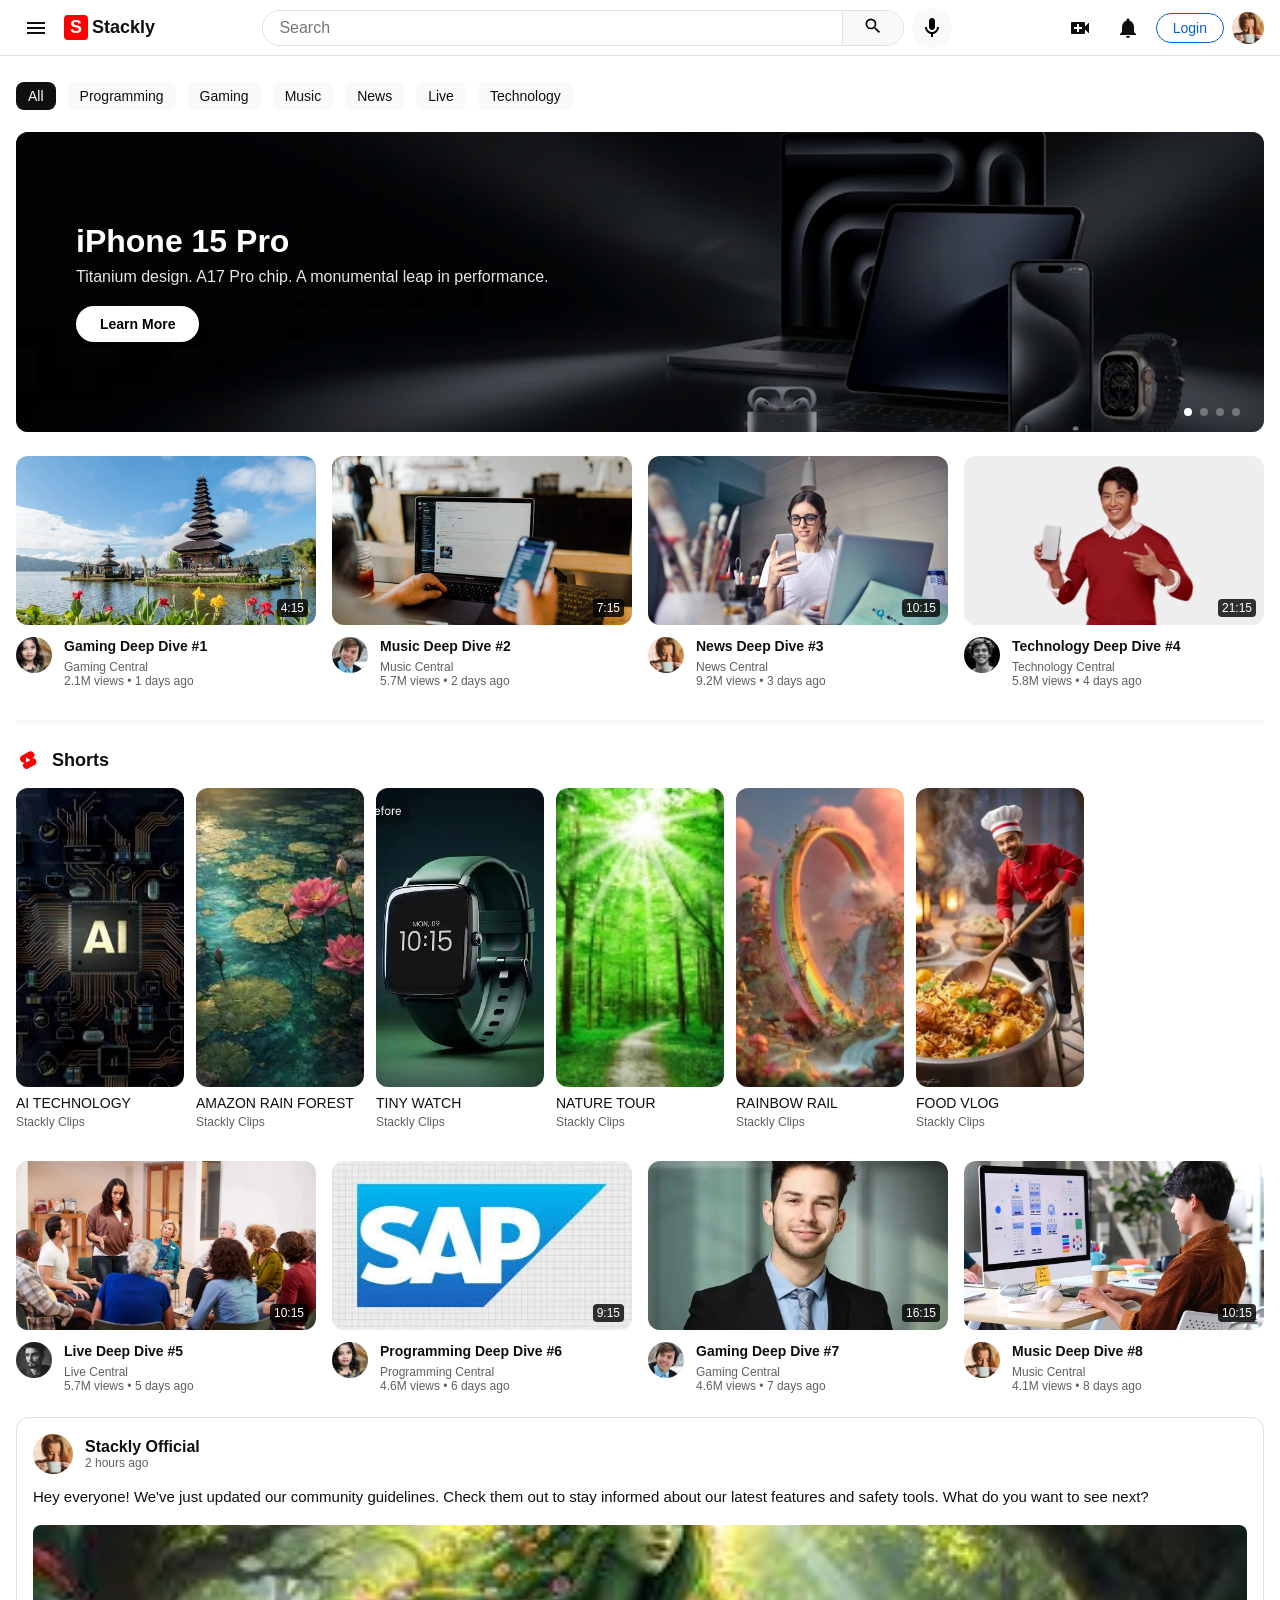
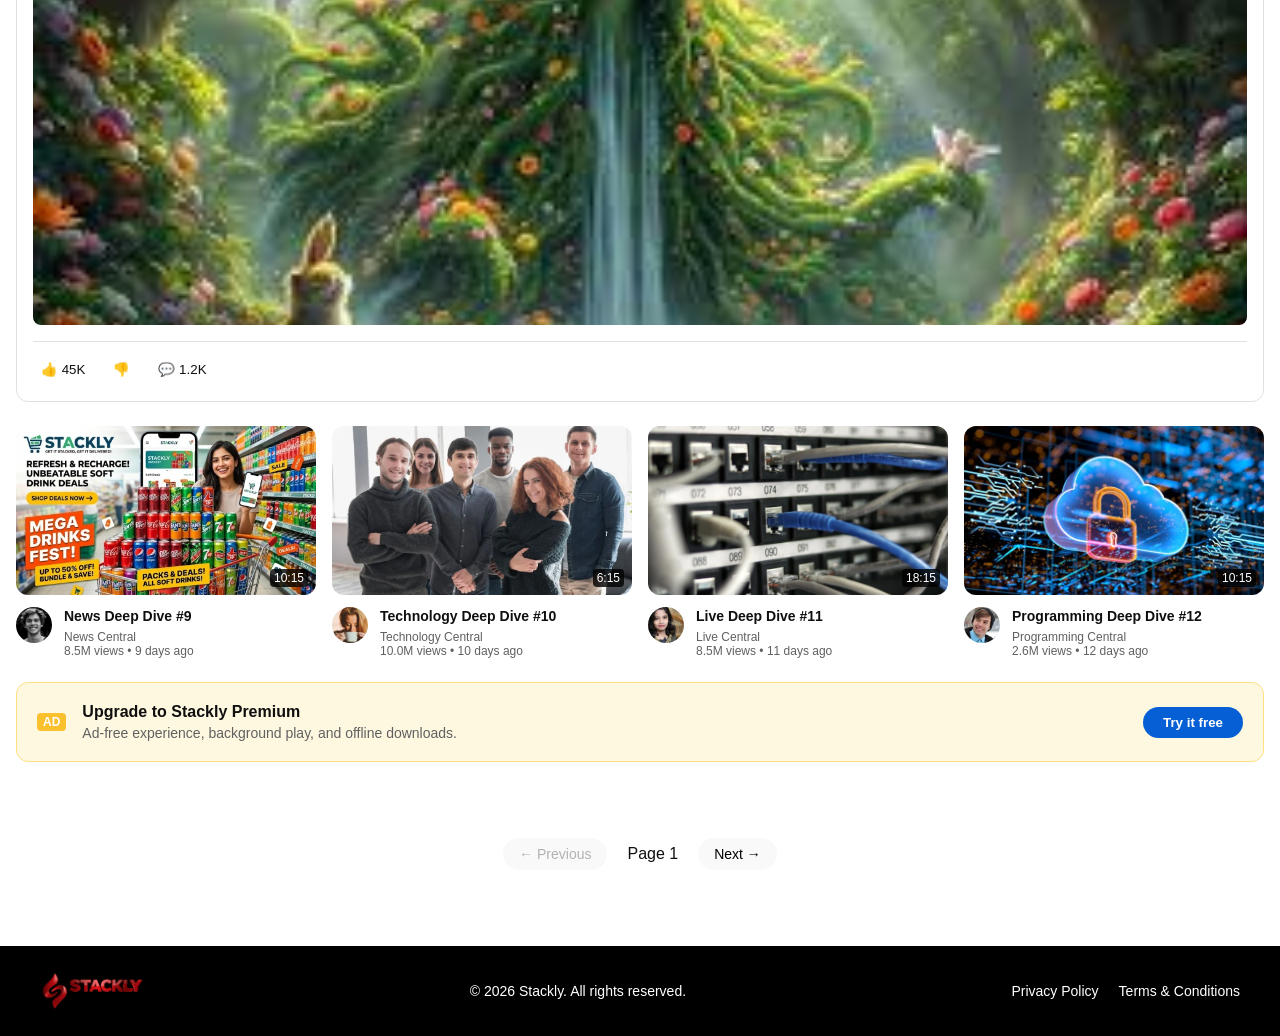
==== commit 3d5b3f3c: "Add files via upload" ====
--- a/index.html
+++ b/index.html
@@ -902,10 +902,7 @@
       <div class="sidebar-item" onclick="window.location.href = './home2.html'">
         Home2
       </div>
-      <div
-        class="sidebar-item"
-        onclick="window.location.href = './dashboard.html'"
-      >
+      <div class="sidebar-item" onclick="window.location.href = './dash.html'">
         Dashboard
       </div>
       <div
@@ -1420,9 +1417,9 @@
                     </div>
                     <img class="post-img" src="./assets/post2.webp">
                     <div class="action-bar" style="border-top: 1px solid var(--border-color); padding-top:12px; margin-top:12px;">
-                        <button class="icon-btn" onclick="showToast('Liked post')">👍 45K</button>
-                        <button class="icon-btn" onclick="showToast('Disliked post')">👎</button>
-                        <button class="icon-btn" onclick="showToast('Open comments')">💬 1.2K</button>
+                        <button class="icon-btn" onclick="window.location.href='./404.html'">👍 45K</button>
+                        <button class="icon-btn"onclick="window.location.href='./404.html'">👎</button>
+                        <button class="icon-btn"onclick="window.location.href='./404.html'">💬 1.2K</button>
                     </div>
                 </div>
             `;
